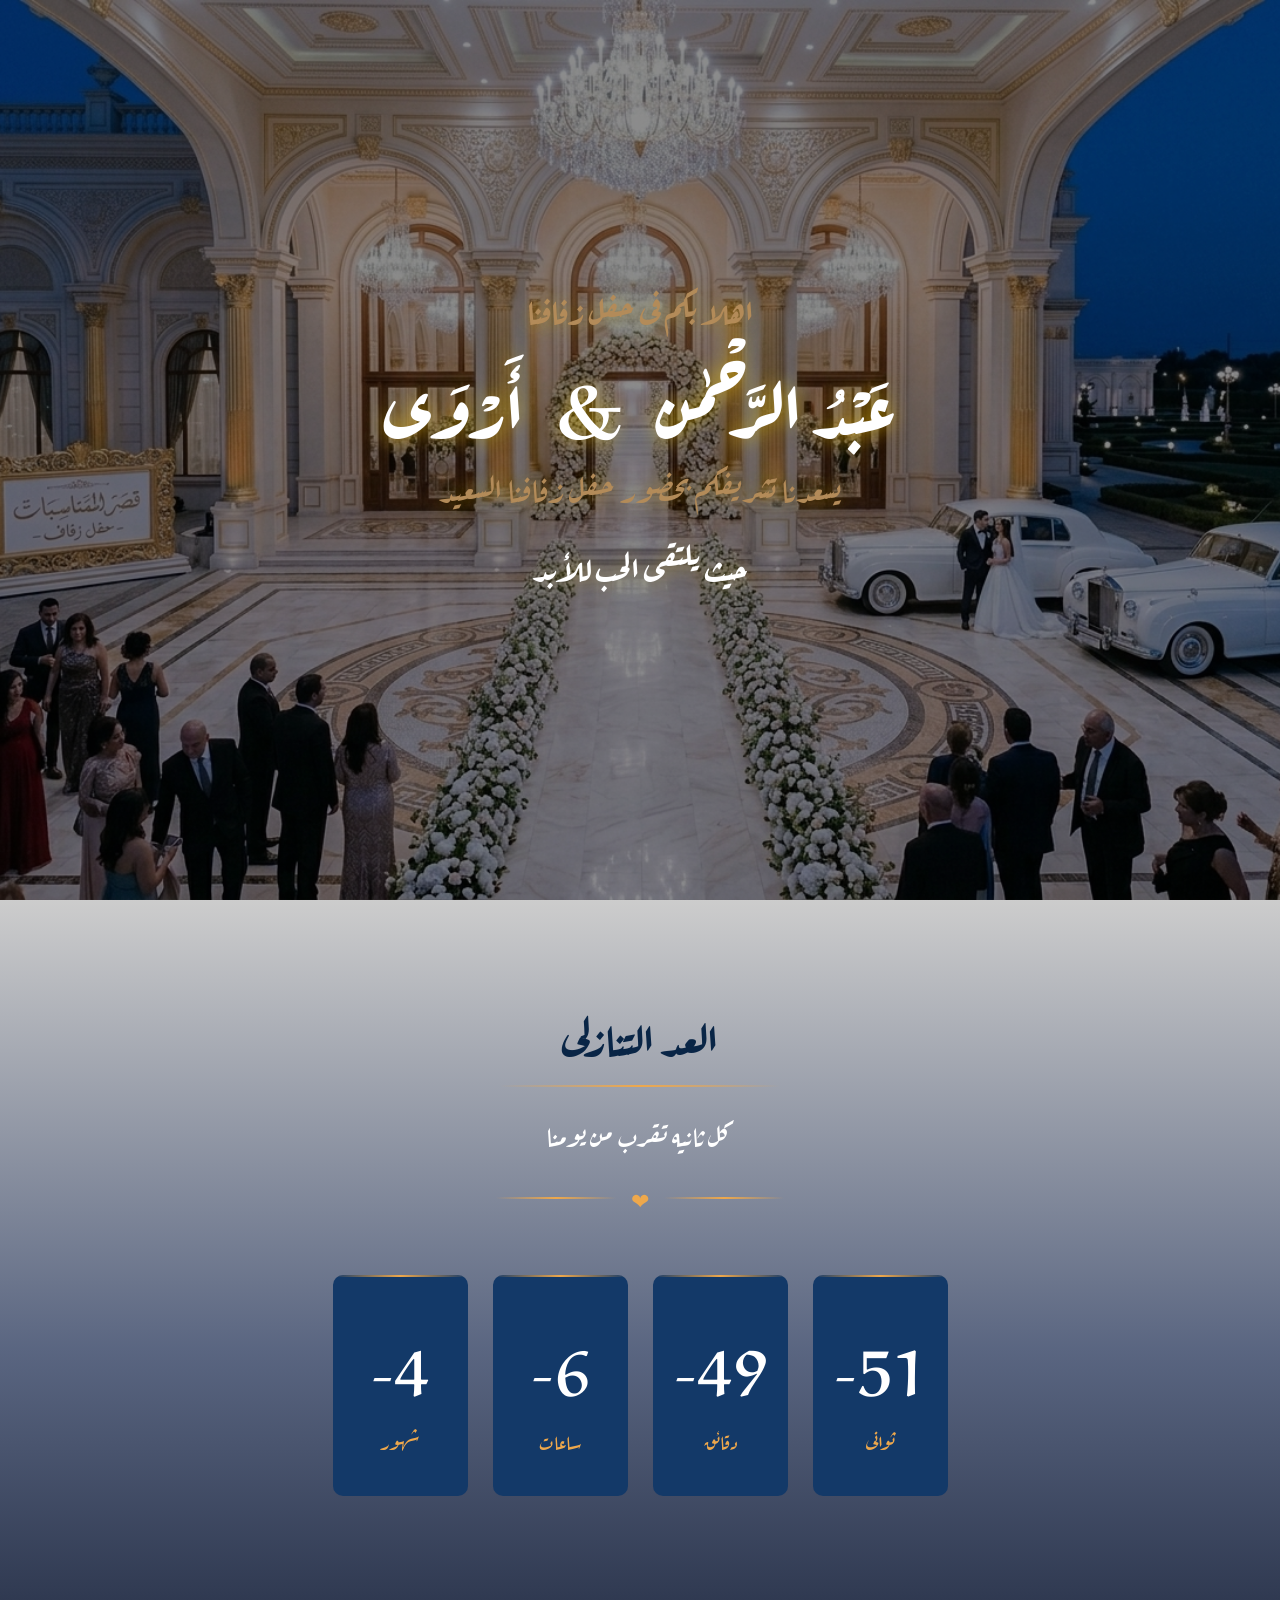
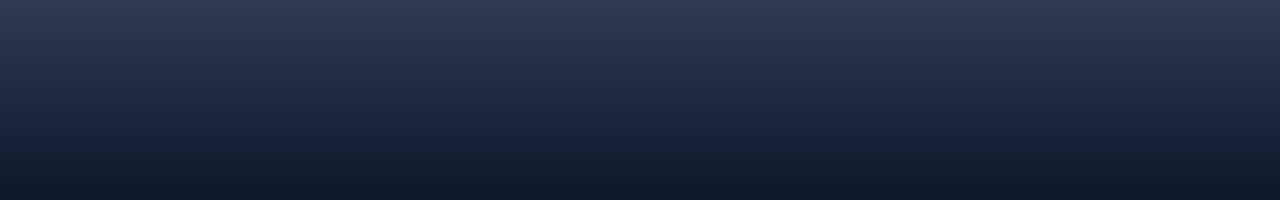
==== home.html @ f2b490db "Add files via upload" ====
<!DOCTYPE html>
<html lang="en">
<head>
    <meta charset="UTF-8">
    <meta name="viewport" content="width=device-width, initial-scale=1.0">
    <link rel="stylesheet" href="home.css">
    <link href="https://unpkg.com/aos@2.3.1/dist/aos.css" rel="stylesheet">
    <link rel="preconnect" href="https://fonts.googleapis.com">
<link rel="preconnect" href="https://fonts.gstatic.com" crossorigin>
<link href="https://fonts.googleapis.com/css2?family=Aref+Ruqaa:wght@400;700&display=swap" rel="stylesheet">
 <link rel="preconnect" href="https://fonts.googleapis.com">

<link
  href="https://fonts.googleapis.com/css2?family=Dancing+Script:wght@400;600;700&display=swap"
  rel="stylesheet"
>
    <title>Wedding Invitation</title>
</head>
<body>

    <!-- Overlay -->
    <!-- <div class="overlay">

    <div class="content">

        <h1 class="name top" >
            عَبْدُ الرَّحْمٰن 
        </h1>
        <h1 class="name top">
            &
        </h1>

       

        <h1 class="name bottom">
           أَرْوَى
        </h1>

        <div class="sub">
            WEDDING DAY
        </div>
        <div class="sub2">
           ... اهلا بكم
        </div>

    </div>


</div> -->
<!-- End Overlay -->



<!-- Hero Section 1-->
<section class="hero">
 <div class="hero-content">
    <h2>اهلا بكم فى حفل زفافنا</h2><br>
        <h1 data-aos="fade-up"
     data-aos-duration="3000">عَبْدُ الرَّحْمٰن &nbsp; & &nbsp; أَرْوَى</h1>
        <p>يسعدنا تشريفكم بحضور حفل زفافنا السعيد</p><br>
        <h2 style="color: white;" data-aos="fade-up"
     data-aos-duration="3000">حيث يلتقى الحب للأبد</h2><br><br>
    </div>

</section>

<!-- end section -->

<!-- start section 2 -->

<section class="hero2">

    <div class="hero-content2">

        <h1 data-aos="fade-down"
     data-aos-easing="linear"
     data-aos-duration="1500">العد التنازلى</h1>

        <!-- الخط -->
        <div class="fade-line"></div>

        <!-- الجملة -->
        <p class="date-text" data-aos="fade-up"
     data-aos-duration="3000">
           كل ثانيه تقرب من يومنا
        </p>

        <!-- خطوط + قلب -->
        <div class="heart-lines">

            <span class="line left"></span>

            <span class="heart">❤</span>

            <span class="line right"></span>

        </div>

        <!-- العد التنازلى -->
        <div class="countdown">

            <div class="box"  data-aos="zoom-out-right">
                <h2 id="months">00</h2>
                <span>شهور</span>
            </div>

            <div class="box">
                <h2 id="hours">00</h2>
                <span>ساعات</span>
            </div>

           <div class="box" data-aos="fade-right">
    <h2 id="minutes">00</h2>
    <span>دقائق</span>
</div>

            <div class="box" data-aos="fade-left">
                <h2 id="seconds">00</h2>
                <span>ثوانى</span>
            </div>

        </div>

    </div>

</section>


<!-- end section 2 -->























<script>

const weddingDate = new Date("September 1, 2026 00:00:00").getTime();

const countdown = setInterval(() => {

    const now = new Date().getTime();

    const distance = weddingDate - now;

    /* حساب الوقت */

    const months = Math.floor(distance / (1000 * 60 * 60 * 24 * 30));

      const hours = Math.floor(
        (distance % (1000 * 60 * 60 * 24))
        / (1000 * 60 * 60)
    );

  const minutes = Math.floor(
    (distance % (1000 * 60 * 60))
    / (1000 * 60)
);

    const seconds = Math.floor(
        (distance % (1000 * 60))
        / 1000
    );

    /* عرض القيم */

    document.getElementById("months").innerHTML = months;
     document.getElementById("hours").innerHTML = hours;
    document.getElementById("minutes").innerHTML = minutes;
    document.getElementById("seconds").innerHTML = seconds;

}, 1000);

</script>
<script src="https://unpkg.com/aos@2.3.1/dist/aos.js"></script>
<script>
  AOS.init();
</script>
<script src="https://unpkg.com/aos@2.3.1/dist/aos.js"></script>
</body>
</html>
---- home.css ----
*{
    margin:0;
    padding:0;
    box-sizing:border-box;
}

body{
    min-height:100vh;
    overflow-x:hidden;
    font-family:'Cairo',sans-serif;
}

/* =========================
        OVERLAY
========================= */

.overlay{
    position:fixed;
    inset:0;

    background:
    linear-gradient(
        135deg,
        #03153f,
        #073496,
        #020817
    );

    display:flex;
    justify-content:center;
    align-items:center;

    overflow:hidden;

    animation:hideOverlay 2s ease forwards;
    animation-delay:3s;

    z-index:9999;
}

/* Glow */
.overlay::before{
    content:"";
    position:absolute;
    width:600px;
    height:600px;

    background:radial-gradient(
        rgba(212,175,55,.25),
        transparent 70%
    );

    border-radius:50%;
    filter:blur(50px);

    animation:pulse 4s ease infinite;
}

/* Stars */
.overlay::after{
    content:"";
    position:absolute;
    inset:0;

    background-image:radial-gradient(#d4af37 1px, transparent 1px);
    background-size:50px 50px;

    opacity:.15;

    animation:stars 20s linear infinite;
}

/* =========================
        CONTENT
========================= */

.content{
    position:relative;
    z-index:10;

    display:flex;
    flex-direction:column;
    align-items:center;
    gap:20px;
}

/* =========================
        NAMES
========================= */

.name{
    font-size:80px;
    color:#b38b59;
    font-weight:bold;
    opacity:0;
    font-family:"Aref Ruqaa", serif;
}

/* Left / Right animation */
.top{
    transform:translateX(-120vw);
    animation:slideRight 2s cubic-bezier(.19,1,.22,1) forwards;
}

.bottom{
    transform:translateX(120vw);
    animation:slideLeft 2s cubic-bezier(.19,1,.22,1) forwards;
    animation-delay:.5s;
}

/* Sub text */
.sub{
    color:white;
    letter-spacing:8px;
    font-size:18px;
    opacity:0;
    animation:fadeUp 2s ease forwards;
    animation-delay:2s;
    font-family:"Dancing Script", cursive;
}

.sub2{
    color:#b38b59;
    letter-spacing:4px;
    font-size:3rem;
    opacity:0;
    animation:fadeUp 2s ease forwards;
    animation-delay:2s;
    font-family:"Aref Ruqaa", serif;
}

/* =========================
        HERO
========================= */

.hero{
    width:100%;
    height:100vh;

    background-image:url("img/img2.png");
    background-size:cover;
    background-position:center;

    position:relative;

    display:flex;
    justify-content:center;
    align-items:center;
}

/* Dark overlay فوق الصورة */
.hero::after{
    content:"";
    position:absolute;
    inset:0;
    background:rgba(0,0,0,0.45);
}

/* النص */
.hero-content{
    position:relative;
    z-index:2;

    text-align:center;
   color:white;

    padding:20px;
}

/* العنوان */
.hero-content h1{
    font-size:clamp(32px, 6vw, 90px);
    font-family:"Aref Ruqaa", serif;

    text-shadow:0 0 20px rgba(255,215,0,0.6);

    line-height:1.3;
}
/* النص الصغير */
.hero-content p,
.hero-content h2{
    font-size:clamp(16px, 3vw, 34px);
    font-family:"Aref Ruqaa", serif;

    color:#b38b59;

    margin-top:10px;

    text-shadow:0 0 20px rgba(255,215,0,0.4);

    line-height:1.5;
}
@media (max-width:768px){

    .hero-content{
        padding:10px;
    }

    .hero-content h1{
        font-size:clamp(34px, 10vw, 55px);
    }

    .hero-content p,
    .hero-content h2{
        font-size:clamp(16px, 5vw, 24px);
    }
}

/* =========================
        ANIMATIONS
========================= */

@keyframes slideRight{
    0%{transform:translateX(-120vw);opacity:0;}
    70%{transform:translateX(40px);opacity:1;}
    100%{transform:translateX(0);opacity:1;}
}

@keyframes slideLeft{
    0%{transform:translateX(120vw);opacity:0;}
    70%{transform:translateX(-40px);opacity:1;}
    100%{transform:translateX(0);opacity:1;}
}

@keyframes fadeUp{
    from{opacity:0;transform:translateY(20px);}
    to{opacity:1;transform:translateY(0);}
}

@keyframes pulse{
    0%,100%{transform:scale(1);}
    50%{transform:scale(1.2);}
}

@keyframes stars{
    from{background-position:0 0;}
    to{background-position:0 1000px;}
}

@keyframes hideOverlay{
    to{
        opacity:0;
        visibility:hidden;
        pointer-events:none;
    }
}

.hero2{
    width:100%;
    height:100vh;
    text-align: center;
    font-family:"Aref Ruqaa", serif;
    font-size:clamp(24px, 4.5vw, 30px);
    color:#092546;
    /* background-color: #010f20; */
    display:flex;
    justify-content:center;
    background:
      linear-gradient(
        to top,
        rgba(1, 10, 32, 0.95),
        rgba(1, 19, 61, 0.65),
        rgba(2, 2, 2, 0.2)
    );
}

.hero-content2{
    position:relative;
    z-index:2;
    text-align:center;
    padding:100px;
    
}
/* العنوان */

/* .hero-content2 h1{
    color:white;

    font-size:clamp(35px,6vw,85px);

    font-family:"Aref Ruqaa", serif;

    text-shadow:0 0 20px rgba(255,215,0,.3);
} */

/* الخط المتدرج */

.fade-line{
    width:280px;
    height:2px;

    margin:15px auto 25px;

    background:
    linear-gradient(
        to right,
        transparent,
        #eea84c,
        transparent
    );
}

/* الجملة */

.date-text{
    color:white;

    font-size:clamp(16px,3.5vw,28px);

    margin-bottom:25px;

    font-family:"Aref Ruqaa", serif;
}

/* القلب والخطوط */

.heart-lines{
    display:flex;
    justify-content:center;
    align-items:center;
    gap:15px;

    margin-bottom:60px;
}

.heart-lines .line{
    width:120px;
    height:2px;

    background:
    linear-gradient(
        to right,
        transparent,
        #eea84c,
        transparent
    );
}

.heart{
    color:#eea84c;
    font-size:22px;

    animation:pulse 1.5s infinite;
}

/* العداد */

.countdown{
    display:grid;
    grid-template-columns:repeat(4,1fr);

    gap:25px;
}

/* المربعات */

.box{
    position:relative;

    padding:40px 20px;

    /* background:rgba(255,255,255,.03); */
    background-color: #133968;

    backdrop-filter:blur(10px);

    border-radius:10px;

    overflow:hidden;
}

/* الضلع العلوى فقط */

.box::before{
    content:"";

    position:absolute;
    top:0;
    left:0;

    width:100%;
    height:2px;

    background:
    linear-gradient(
        to right,
        transparent,
        #eea84c,
        transparent
    );
}

.box h2{
    color:white;

    font-size:clamp(35px,5vw,70px);

    font-family:"Aref Ruqaa", serif;
}

.box span{
    color:#eea84c;

    font-size:20px;

    margin-top:10px;

    display:block;

    font-family:"Aref Ruqaa", serif;
}

/* موبايل */

@media(max-width:768px){

    .countdown{
        grid-template-columns:repeat(2,1fr);
    }

    .box{
        padding:30px 10px;
    }

    .heart-lines .line{
        width:70px;
    }

}
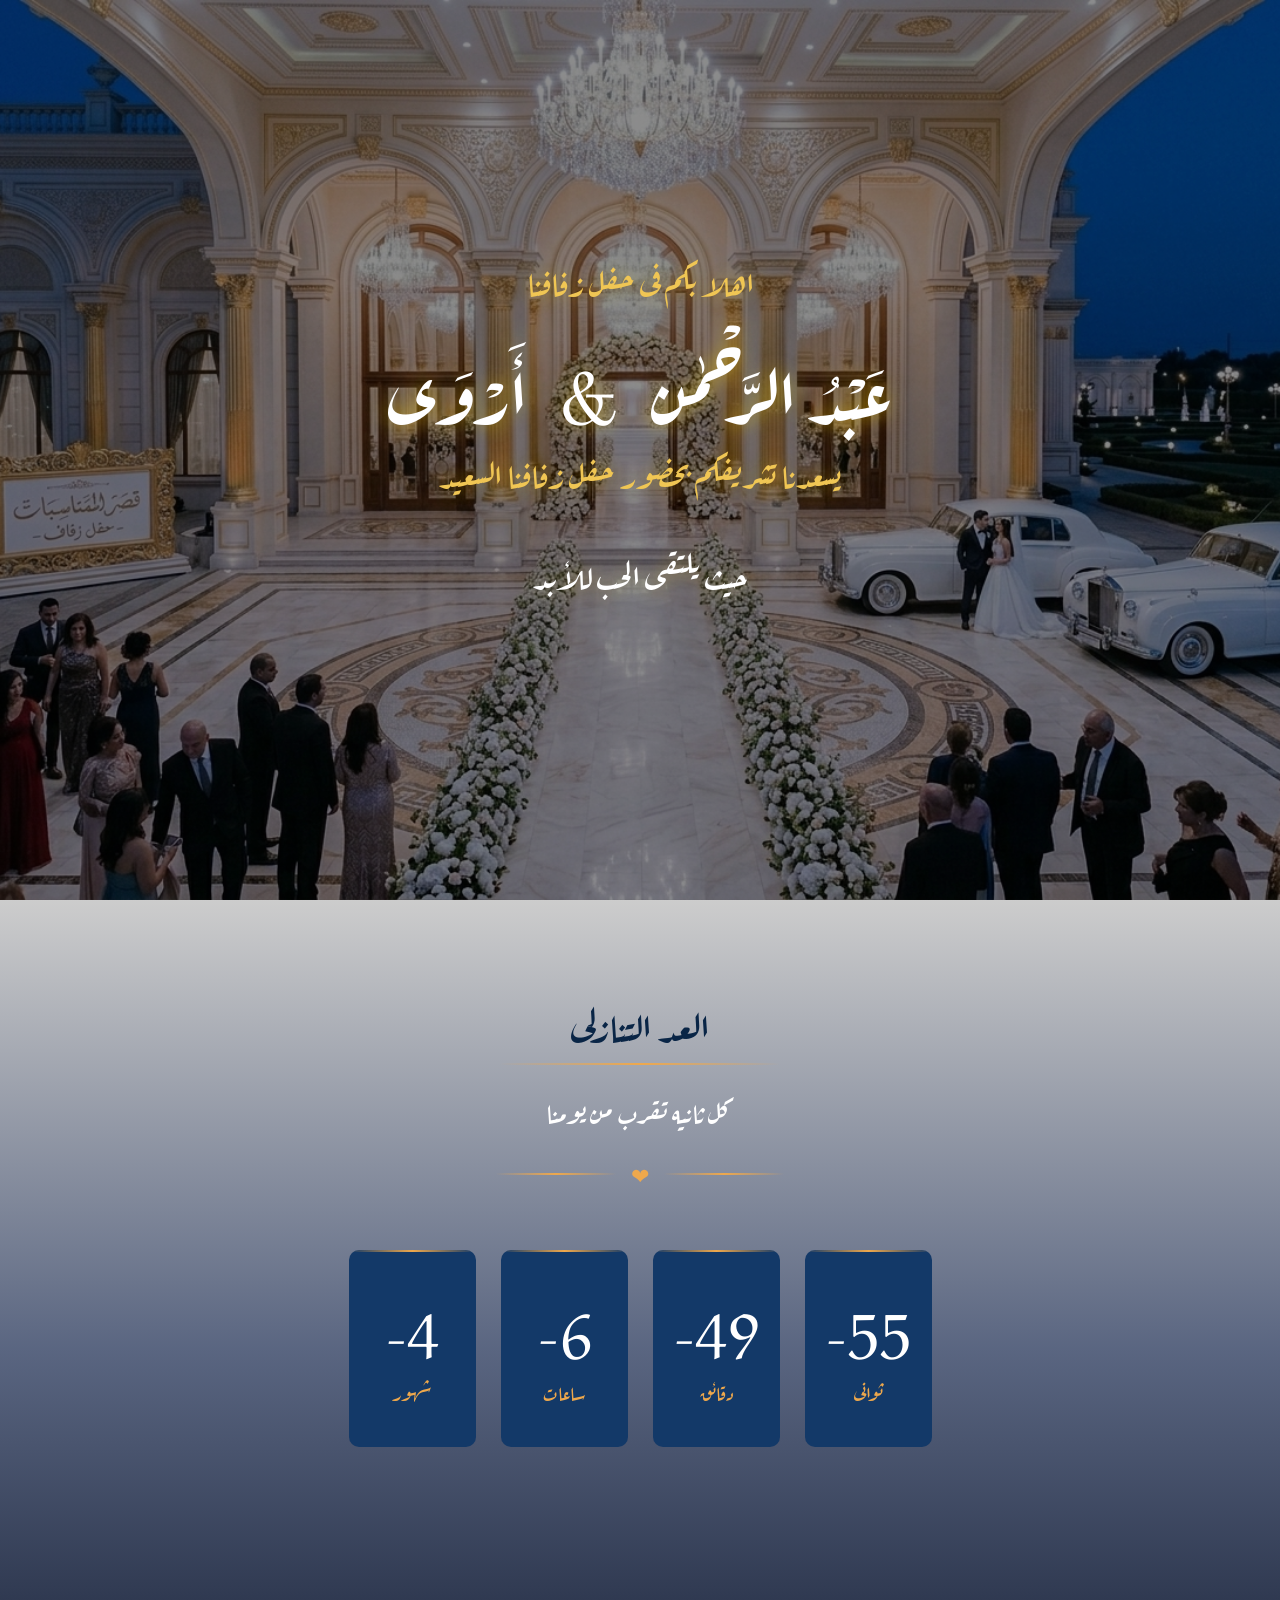
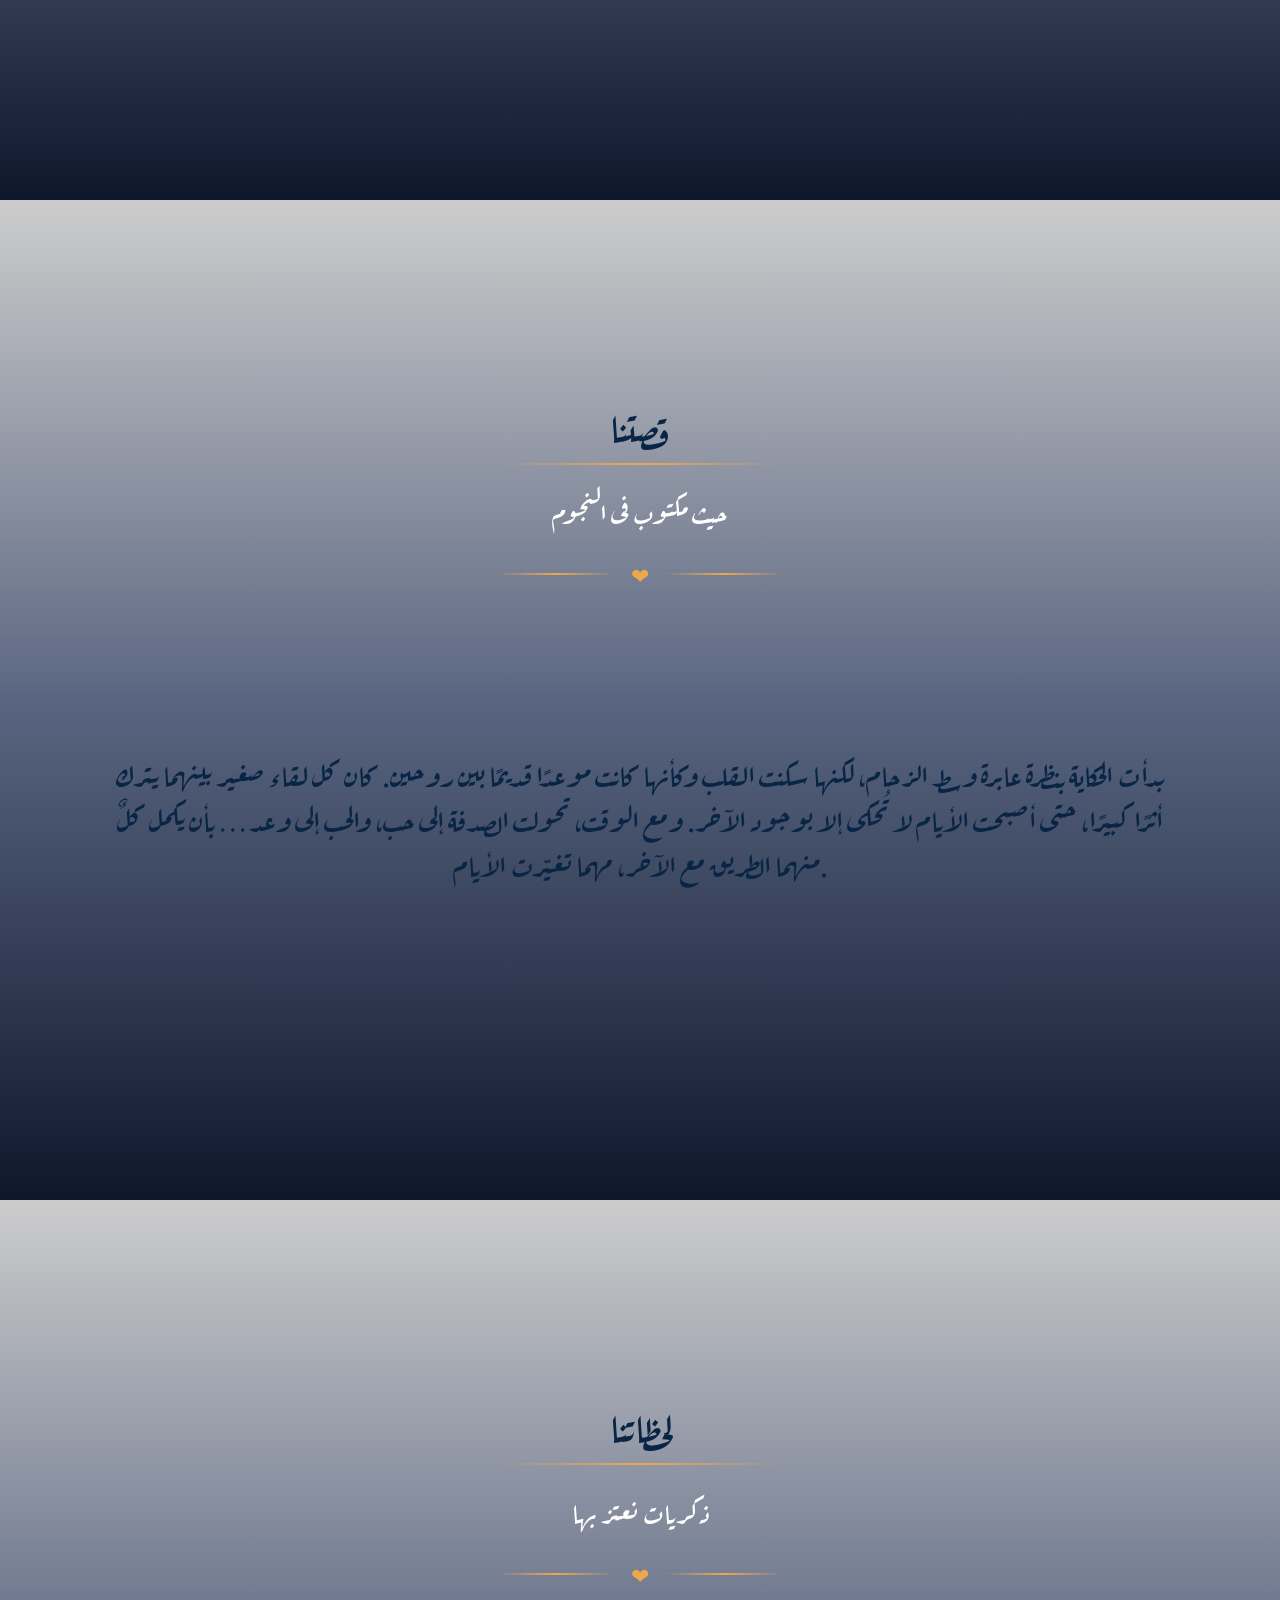
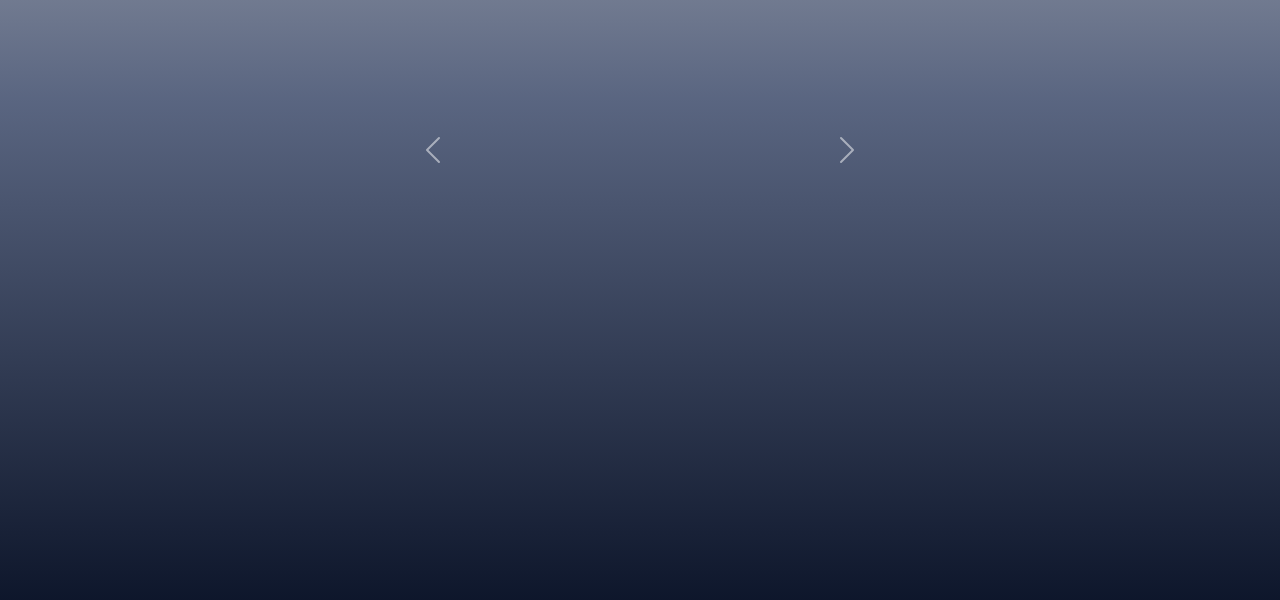
==== commit d6266599: "Update home.html" ====
--- a/home.html
+++ b/home.html
@@ -9,7 +9,7 @@
 <link rel="preconnect" href="https://fonts.gstatic.com" crossorigin>
 <link href="https://fonts.googleapis.com/css2?family=Aref+Ruqaa:wght@400;700&display=swap" rel="stylesheet">
  <link rel="preconnect" href="https://fonts.googleapis.com">
-
+<link href="https://cdn.jsdelivr.net/npm/bootstrap@5.3.7/dist/css/bootstrap.min.css" rel="stylesheet">
 <link
   href="https://fonts.googleapis.com/css2?family=Dancing+Script:wght@400;600;700&display=swap"
   rel="stylesheet"
@@ -128,6 +128,137 @@
 
 <!-- end section 2 -->
 
+<!-- start section3 -->
+ <section class="hero2" style="height:1000px;">  
+    <div class="hero-content2">
+        <div class="hero-content2">
+
+        <h1 data-aos="fade-down"
+     data-aos-easing="linear"
+     data-aos-duration="1500"> قصتنا </h1>
+     
+
+        <!-- الخط -->
+        <div class="fade-line"></div>
+
+        <!-- الجملة -->
+        <p class="date-text" data-aos="fade-up"
+     data-aos-duration="3000">
+           حيث مكتوب فى النجوم
+        </p>
+
+        <!-- خطوط + قلب -->
+        <div class="heart-lines">
+
+            <span class="line left"></span>
+
+            <span class="heart">❤</span>
+
+            <span class="line right"></span>
+
+        </div>
+
+    </div>
+
+    <div class="story">
+
+        
+            بدأت الحكاية بنظرة عابرة وسط الزحام، لكنها سكنت القلب وكأنها كانت موعدًا قديمًا بين روحين.
+كان كل لقاء صغير بينهما يترك أثرًا كبيرًا، حتى أصبحت الأيام لا تُحكى إلا بوجود الآخر.
+ومع الوقت، تحولت الصدفة إلى حب، والحب إلى وعد… بأن يكمل كلٌ منهما الطريق مع الآخر، مهما تغيّرت الأيام. 
+
+        
+
+    </div>
+
+
+
+</section>
+<!-- end section3 -->
+
+<!-- start section4 -->
+
+<section class="hero2" style="height:1000px;">
+     <div class="hero-content2">
+        <div class="hero-content2">
+
+        <h1 data-aos="fade-down"
+     data-aos-easing="linear"
+     data-aos-duration="1500"> لحظاتنا </h1>
+
+        <!-- الخط -->
+        <div class="fade-line"></div>
+
+        <!-- الجملة -->
+        <p class="date-text" data-aos="fade-up"
+     data-aos-duration="3000">
+           ذكريات نعتز بها
+        </p>
+
+        <!-- خطوط + قلب -->
+        <div class="heart-lines">
+
+            <span class="line left"></span>
+
+            <span class="heart">❤</span>
+
+            <span class="line right"></span>
+
+        </div>
+
+    </div>
+
+    <section class="gallery-section">
+
+    <div id="weddingSlider" class="carousel slide" data-bs-ride="carousel">
+
+        <div class="carousel-inner">
+
+            <!-- الصورة 1 -->
+            <div class="carousel-item active">
+                <img src="img/img3.png" class="d-block w-100" alt="">
+            </div>
+
+            <!-- الصورة 2 -->
+            <div class="carousel-item">
+                <img src="img/img4.png" class="d-block w-100" alt="">
+            </div>
+
+            <!-- الصورة 3 -->
+            <div class="carousel-item">
+                <img src="img/3.jpg" class="d-block w-100" alt="">
+            </div>
+
+            <!-- الصورة 4 -->
+            <div class="carousel-item">
+                <img src="img/4.jpg" class="d-block w-100" alt="">
+            </div>
+
+        </div>
+
+        <!-- سهم الشمال -->
+        <button class="carousel-control-prev" type="button" data-bs-target="#weddingSlider" data-bs-slide="prev">
+
+            <span class="carousel-control-prev-icon"></span>
+
+        </button>
+
+        <!-- سهم اليمين -->
+        <button class="carousel-control-next" type="button" data-bs-target="#weddingSlider" data-bs-slide="next">
+
+            <span class="carousel-control-next-icon"></span>
+
+        </button>
+
+    </div>
+
+</section>
+
+</section>  
+    
+
+        
+
 
 
 
@@ -189,10 +320,11 @@
 }, 1000);
 
 </script>
+<script src="https://cdn.jsdelivr.net/npm/bootstrap@5.3.7/dist/js/bootstrap.bundle.min.js"></script>
 <script src="https://unpkg.com/aos@2.3.1/dist/aos.js"></script>
 <script>
   AOS.init();
 </script>
 <script src="https://unpkg.com/aos@2.3.1/dist/aos.js"></script>
 </body>
-</html>+</html>
--- a/home.css
+++ b/home.css
@@ -90,7 +90,7 @@
 
 .name{
     font-size:80px;
-    color:#b38b59;
+    color:#f0b772;
     font-weight:bold;
     opacity:0;
     font-family:"Aref Ruqaa", serif;
@@ -182,7 +182,7 @@
     font-size:clamp(16px, 3vw, 34px);
     font-family:"Aref Ruqaa", serif;
 
-    color:#b38b59;
+    color:#f0c654;
 
     margin-top:10px;
 
@@ -426,4 +426,4 @@
         width:70px;
     }
 
-}+}
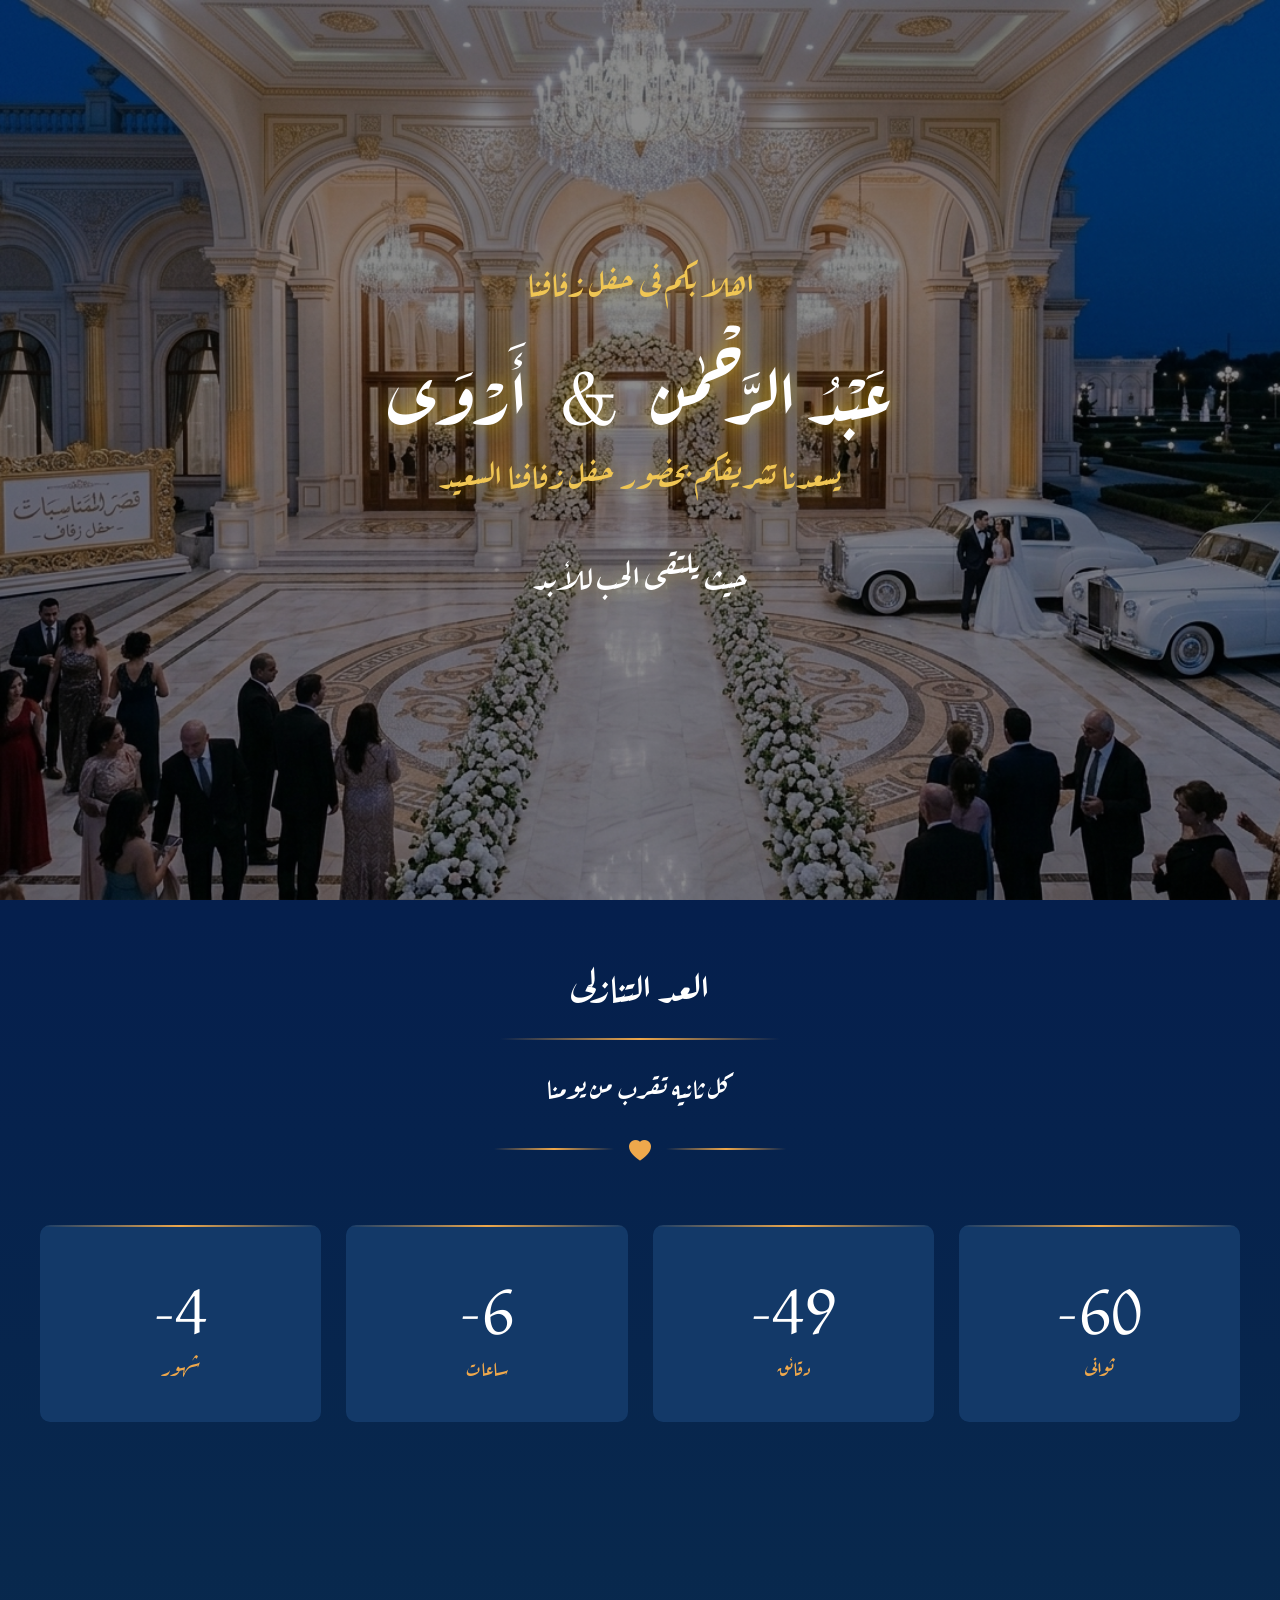
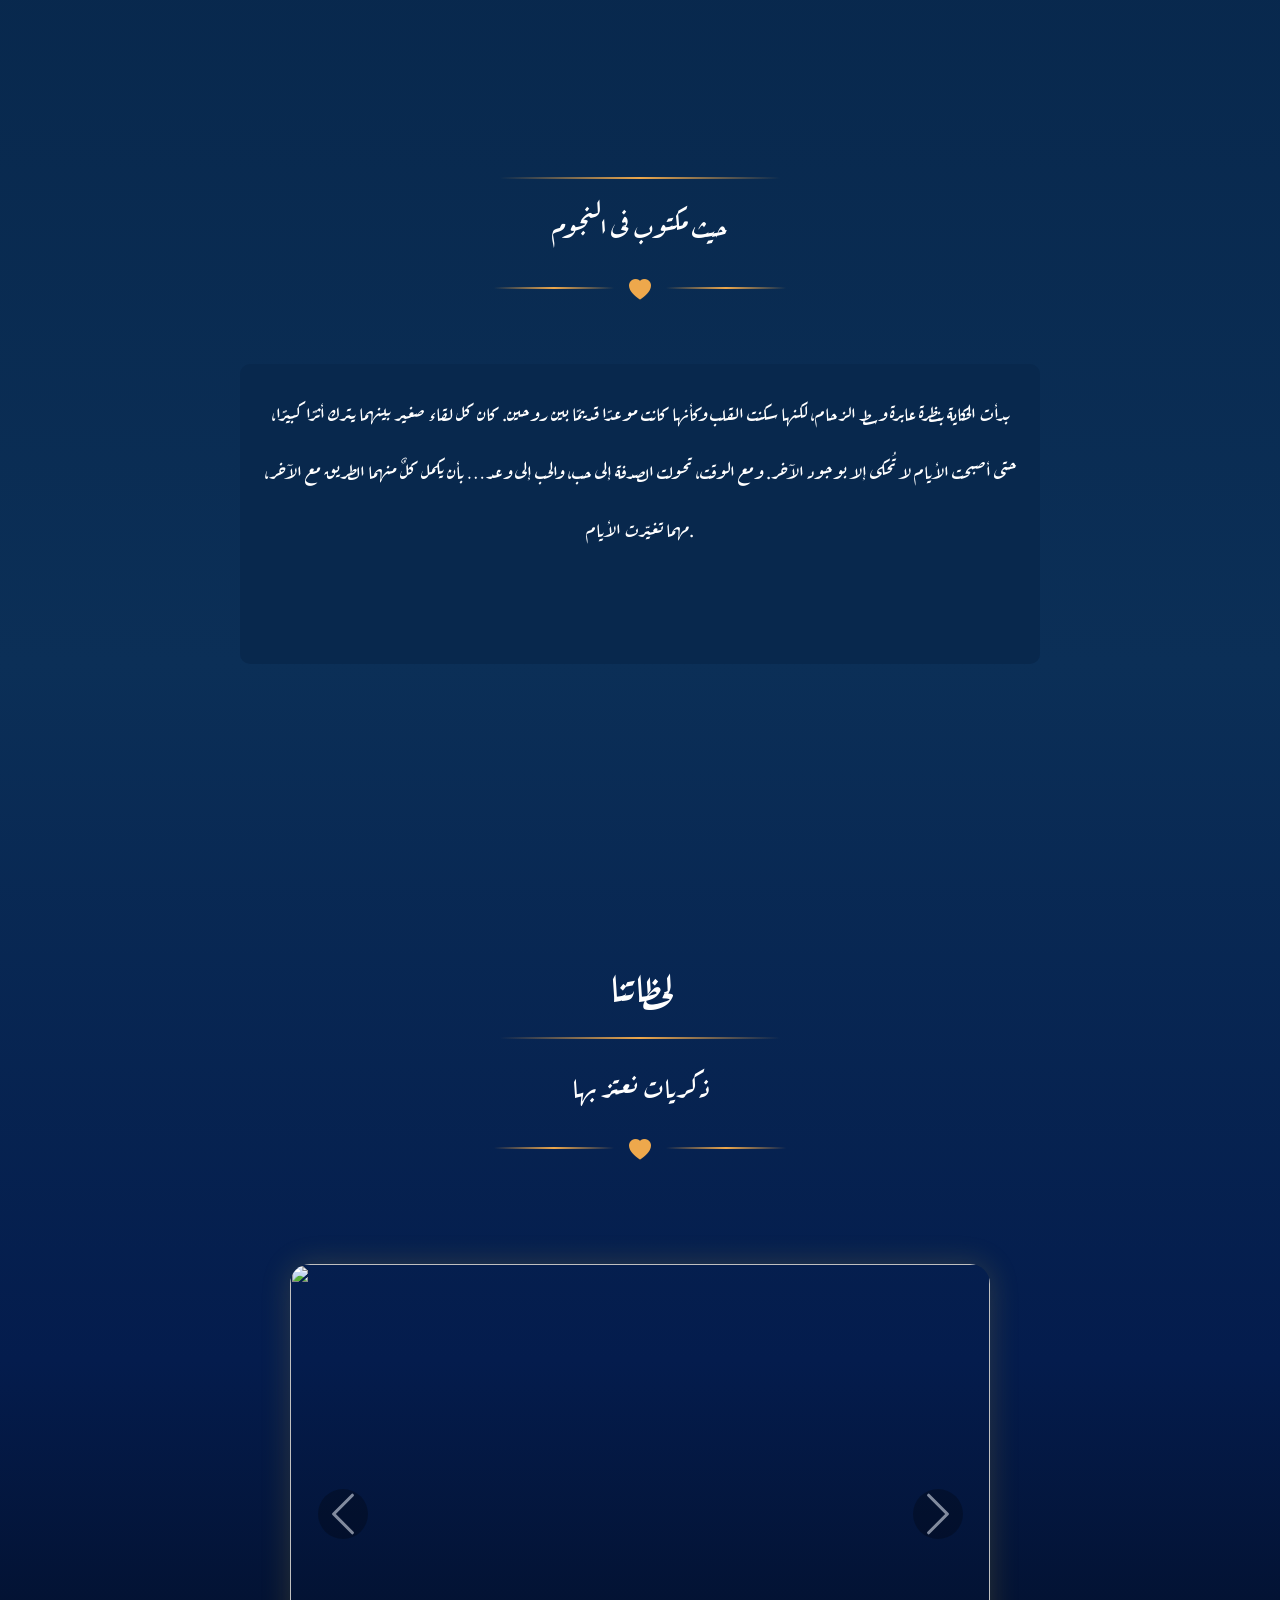
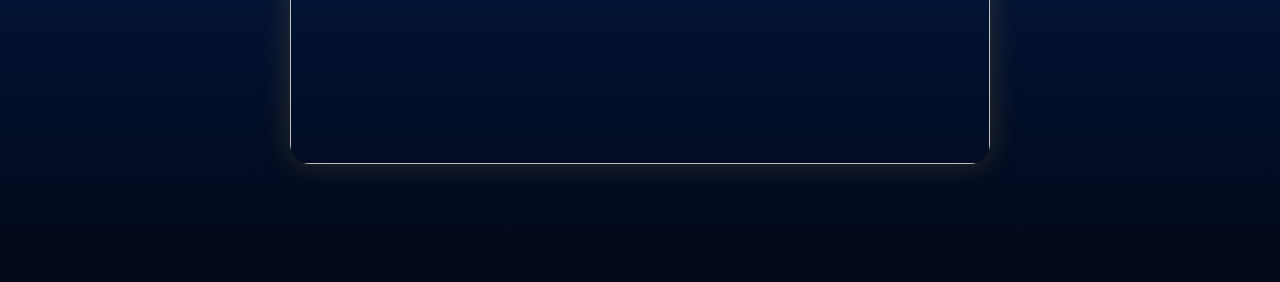
==== commit fdca1a19: "Update home.html" ====
--- a/home.html
+++ b/home.html
@@ -10,6 +10,7 @@
 <link href="https://fonts.googleapis.com/css2?family=Aref+Ruqaa:wght@400;700&display=swap" rel="stylesheet">
  <link rel="preconnect" href="https://fonts.googleapis.com">
 <link href="https://cdn.jsdelivr.net/npm/bootstrap@5.3.7/dist/css/bootstrap.min.css" rel="stylesheet">
+<link rel="stylesheet" href="https://cdn.jsdelivr.net/npm/bootstrap-icons@1.11.3/font/bootstrap-icons.min.css">
 <link
   href="https://fonts.googleapis.com/css2?family=Dancing+Script:wght@400;600;700&display=swap"
   rel="stylesheet"
@@ -90,7 +91,7 @@
 
             <span class="line left"></span>
 
-            <span class="heart">❤</span>
+            <span class="heart heart-icon"><i class="bi bi-heart-fill heart-icon"></i></span>
 
             <span class="line right"></span>
 
@@ -152,7 +153,7 @@
 
             <span class="line left"></span>
 
-            <span class="heart">❤</span>
+            <span class="heart heart-icon"><i class="bi bi-heart-fill heart-icon"></i></span>
 
             <span class="line right"></span>
 
@@ -200,7 +201,7 @@
 
             <span class="line left"></span>
 
-            <span class="heart">❤</span>
+            <span class="heart heart-icon"><i class="bi bi-heart-fill heart-icon"></i></span>
 
             <span class="line right"></span>
 
@@ -226,12 +227,12 @@
 
             <!-- الصورة 3 -->
             <div class="carousel-item">
-                <img src="img/3.jpg" class="d-block w-100" alt="">
+                <img src="img/img5.png" class="d-block w-100" alt="">
             </div>
 
             <!-- الصورة 4 -->
             <div class="carousel-item">
-                <img src="img/4.jpg" class="d-block w-100" alt="">
+                <img src="img/img6.png" class="d-block w-100" alt="">
             </div>
 
         </div>
--- a/home.css
+++ b/home.css
@@ -8,6 +8,19 @@
     min-height:100vh;
     overflow-x:hidden;
     font-family:'Cairo',sans-serif;
+
+    /* الخلفية الموحدة لكل الصفحة */
+   background:
+    linear-gradient(
+        to bottom,
+
+        #03153f 0%,
+        #041c4d 20%,
+        #08284d 45%,
+        #0b2f57 65%,
+        #041c4d 85%,
+        #020817 100%
+    );
 }
 
 /* =========================
@@ -97,6 +110,7 @@
 }
 
 /* Left / Right animation */
+
 .top{
     transform:translateX(-120vw);
     animation:slideRight 2s cubic-bezier(.19,1,.22,1) forwards;
@@ -109,6 +123,7 @@
 }
 
 /* Sub text */
+
 .sub{
     color:white;
     letter-spacing:8px;
@@ -135,7 +150,7 @@
 
 .hero{
     width:100%;
-    height:100vh;
+     min-height:100vh;
 
     background-image:url("img/img2.png");
     background-size:cover;
@@ -149,6 +164,7 @@
 }
 
 /* Dark overlay فوق الصورة */
+
 .hero::after{
     content:"";
     position:absolute;
@@ -157,17 +173,19 @@
 }
 
 /* النص */
+
 .hero-content{
     position:relative;
     z-index:2;
 
     text-align:center;
-   color:white;
+    color:white;
 
     padding:20px;
 }
 
 /* العنوان */
+
 .hero-content h1{
     font-size:clamp(32px, 6vw, 90px);
     font-family:"Aref Ruqaa", serif;
@@ -176,7 +194,9 @@
 
     line-height:1.3;
 }
+
 /* النص الصغير */
+
 .hero-content p,
 .hero-content h2{
     font-size:clamp(16px, 3vw, 34px);
@@ -190,98 +210,41 @@
 
     line-height:1.5;
 }
-@media (max-width:768px){
-
-    .hero-content{
-        padding:10px;
-    }
-
-    .hero-content h1{
-        font-size:clamp(34px, 10vw, 55px);
-    }
-
-    .hero-content p,
-    .hero-content h2{
-        font-size:clamp(16px, 5vw, 24px);
-    }
-}
-
-/* =========================
-        ANIMATIONS
-========================= */
-
-@keyframes slideRight{
-    0%{transform:translateX(-120vw);opacity:0;}
-    70%{transform:translateX(40px);opacity:1;}
-    100%{transform:translateX(0);opacity:1;}
-}
-
-@keyframes slideLeft{
-    0%{transform:translateX(120vw);opacity:0;}
-    70%{transform:translateX(-40px);opacity:1;}
-    100%{transform:translateX(0);opacity:1;}
-}
-
-@keyframes fadeUp{
-    from{opacity:0;transform:translateY(20px);}
-    to{opacity:1;transform:translateY(0);}
-}
-
-@keyframes pulse{
-    0%,100%{transform:scale(1);}
-    50%{transform:scale(1.2);}
-}
-
-@keyframes stars{
-    from{background-position:0 0;}
-    to{background-position:0 1000px;}
-}
-
-@keyframes hideOverlay{
-    to{
-        opacity:0;
-        visibility:hidden;
-        pointer-events:none;
-    }
-}
+
+/* =========================
+        HERO 2
+========================= */
 
 .hero2{
     width:100%;
-    height:100vh;
-    text-align: center;
-    font-family:"Aref Ruqaa", serif;
-    font-size:clamp(24px, 4.5vw, 30px);
-    color:#092546;
-    /* background-color: #010f20; */
+    min-height:auto;
+
+    text-align:center;
+    font-family:"Aref Ruqaa", serif;
+
+    font-size:clamp(26px, 4.5vw, 30px);
+
+    color:white;
+
     display:flex;
     justify-content:center;
-    background:
-      linear-gradient(
-        to top,
-        rgba(1, 10, 32, 0.95),
-        rgba(1, 19, 61, 0.65),
-        rgba(2, 2, 2, 0.2)
-    );
+    align-items:center;
+
+   padding:60px 20px;
+
+    /* شيلنا الخلفية المنفصلة */
+    background:transparent;
 }
 
 .hero-content2{
     position:relative;
     z-index:2;
+
     text-align:center;
-    padding:100px;
-    
-}
-/* العنوان */
-
-/* .hero-content2 h1{
-    color:white;
-
-    font-size:clamp(35px,6vw,85px);
-
-    font-family:"Aref Ruqaa", serif;
-
-    text-shadow:0 0 20px rgba(255,215,0,.3);
-} */
+
+    width:100%;
+    max-width:1200px;
+}
 
 /* الخط المتدرج */
 
@@ -289,7 +252,7 @@
     width:280px;
     height:2px;
 
-    margin:15px auto 25px;
+    margin:30px auto 25px;
 
     background:
     linear-gradient(
@@ -359,8 +322,7 @@
 
     padding:40px 20px;
 
-    /* background:rgba(255,255,255,.03); */
-    background-color: #133968;
+    background-color:#133968;
 
     backdrop-filter:blur(10px);
 
@@ -410,9 +372,132 @@
     font-family:"Aref Ruqaa", serif;
 }
 
-/* موبايل */
-
-@media(max-width:768px){
+/* =========================
+        STORY
+========================= */
+
+.story{
+    max-width:800px;
+
+    padding:20px;
+
+    text-align:center;
+
+    margin:20px auto 0;
+
+    font-size:1.2rem;
+
+    font-family:"Aref Ruqaa", serif;
+
+    color:white;
+
+    background-color:#08284d;
+
+    min-height:300px;
+
+    border-radius:10px;
+
+    overflow:hidden;
+
+    line-height:3;
+}
+
+/* =========================
+        GALLERY
+========================= */
+
+.gallery-section{
+    padding:40px 20px;
+
+    background:transparent;
+}
+
+#weddingSlider{
+    max-width:700px;
+
+    margin:auto;
+
+    border-radius:20px;
+
+    overflow:hidden;
+
+    box-shadow:0 0 30px rgba(212,175,55,.2);
+}
+
+#weddingSlider img{
+    height:500px;
+
+    object-fit:cover;
+}
+
+/* الأسهم */
+
+.carousel-control-prev-icon,
+.carousel-control-next-icon{
+    background-color:rgba(0,0,0,.5);
+
+    border-radius:50%;
+
+    padding:25px;
+}
+
+/* =========================
+        ANIMATIONS
+========================= */
+
+@keyframes slideRight{
+    0%{transform:translateX(-120vw);opacity:0;}
+    70%{transform:translateX(40px);opacity:1;}
+    100%{transform:translateX(0);opacity:1;}
+}
+
+@keyframes slideLeft{
+    0%{transform:translateX(120vw);opacity:0;}
+    70%{transform:translateX(-40px);opacity:1;}
+    100%{transform:translateX(0);opacity:1;}
+}
+
+@keyframes fadeUp{
+    from{opacity:0;transform:translateY(20px);}
+    to{opacity:1;transform:translateY(0);}
+}
+
+@keyframes pulse{
+    0%,100%{transform:scale(1);}
+    50%{transform:scale(1.2);}
+}
+
+@keyframes stars{
+    from{background-position:0 0;}
+    to{background-position:0 1000px;}
+}
+
+@keyframes hideOverlay{
+    to{
+        opacity:0;
+        visibility:hidden;
+        pointer-events:none;
+    }
+}
+
+/* =========================
+        RESPONSIVE
+========================= */
+
+@media (max-width:768px){
+
+    .hero-content{
+        padding:10px;
+    }
+
+    .hero-content h1{
+        font-size:clamp(34px, 10vw, 55px);
+    }
+
+    .hero-content p,
+    .hero-content h2{
+        font-size:clamp(16px, 5vw, 24px);
+    }
 
     .countdown{
         grid-template-columns:repeat(2,1fr);
@@ -426,4 +511,12 @@
         width:70px;
     }
 
-}
+    #weddingSlider img{
+        height:300px;
+    }
+
+    .story{
+        margin:30px 15px;
+        line-height:2.2;
+    }
+}
